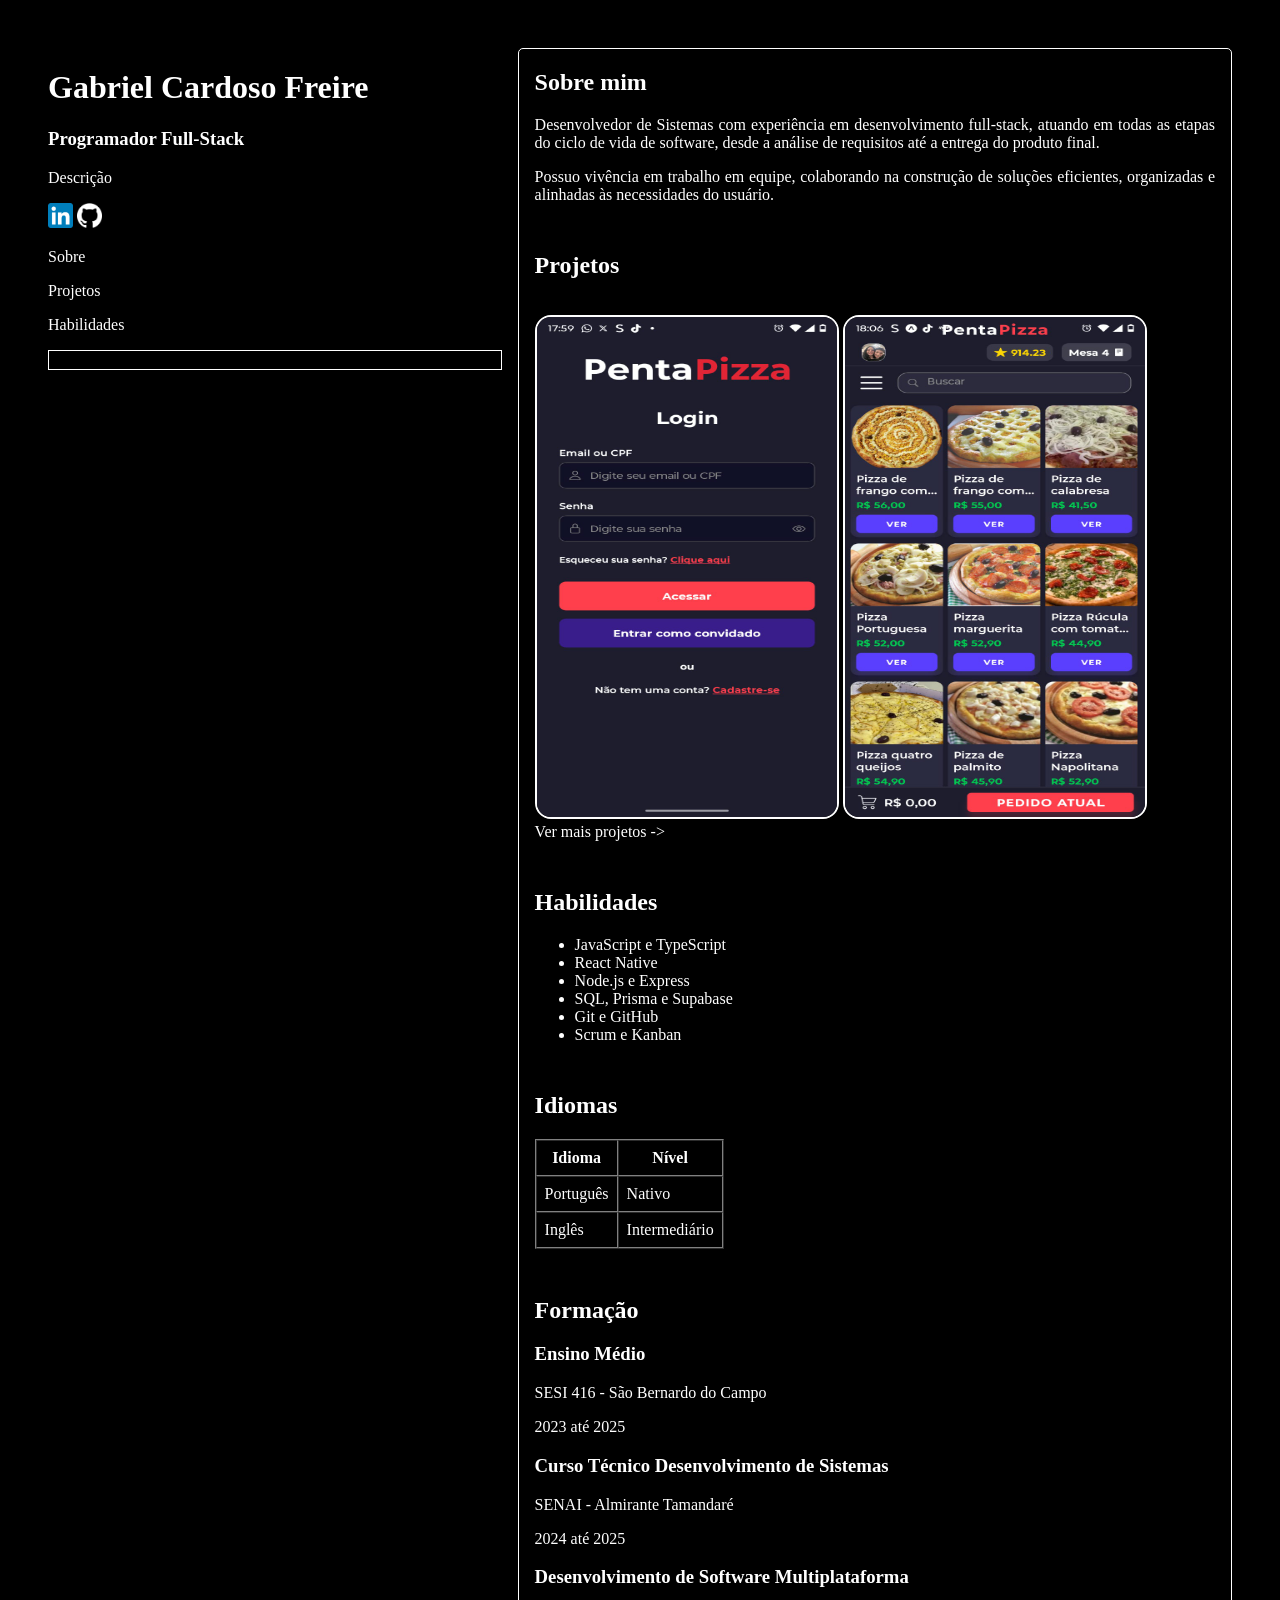
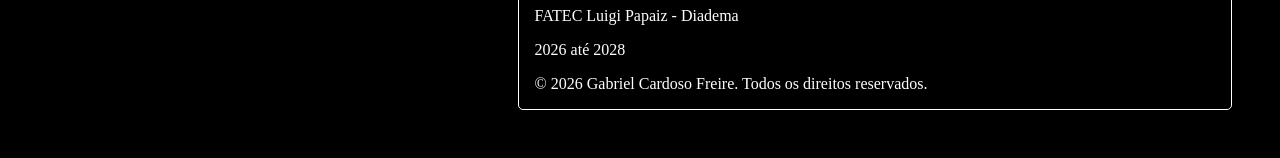
==== index.html @ b5b5a411 "Organizando diretórios do projeto" ====
<!DOCTYPE html>
<html lang="pt-br">

<head>
    <meta charset="UTF-8">
    <meta name="viewport" content="width=device-width, initial-scale=1.0">

    <link rel="stylesheet" href="css/styles.css">

    <title>Portfólio</title>
</head>

<body>
    <!-- Cabeçalho -->
    <header>
        <h1>Gabriel Cardoso Freire</h1>

        <h3>Programador Full-Stack</h3>

        <p>Descrição</p>

        <div class="social">
            <!-- Âncora externa: leva para o site do LinkedIn, mais especificamente, no meu perfil -->
            <a href="https://www.linkedin.com/in/gabriel-cardoso-freire-3029b639b/" target="_blank"
                rel="noopener noreferrer">
                <img src="img/LinkedIn_icon.svg.webp" alt="Logo do LinkedIn" height="25" width="25">
            </a>

            <a href="https://github.com/gabrielc-freire" target="_blank" rel="noopener noreferrer">
                <img src="img/github.webp" alt="Logo do GitHub" height="25" width="25">
            </a>
        </div>

        <nav>
            <ul>
                <!-- Âncora interna: leva para a seção "Sobre" desta página -->
                <li><a href="#sobre">Sobre</a></li>
                <!-- Âncora interna: leva para o artigo "Projetos" desta página -->
                <li><a href="#projetos">Projetos</a></li>
                <!-- Âncora interna: leva para o artigo "Habilidades" desta página -->
                <li><a href="#habilidades">Habilidades</a></li>
            </ul>

        </nav>

        <div class="certificacoes">
            <!-- Várias imagens de certificados de cursos e treinamentos realizados, com o objetivo de comprovar a
            experiência e habilidades do desenvolvedor. Essas imagens podem incluir certificados de conclusão de cursos
            online, treinamentos presenciais, etc. Estilo "conquista", colocar uma imagem com link para a página oficial
            da certificação. -->
            <a href="">
                <img src="" alt="">
            </a>

            <a href="">
                <img src="" alt="">
            </a>

            <a href="">
                <img src="" alt="">
            </a>
        </div>
    </header>

    <main>

        <!-- 
        A tag <section> foi escolhida para organizar uma parte específica
        do conteúdo da página, neste caso, as informações sobre mim.
        -->

        <section id="sobre">

            <h2>Sobre mim</h2>

            <p>
                Desenvolvedor de Sistemas com experiência em desenvolvimento
                full-stack, atuando em todas as etapas do ciclo de vida de
                software, desde a análise de requisitos até a entrega do
                produto final.
            </p>

            <p>
                Possuo vivência em trabalho em equipe, colaborando na construção
                de soluções eficientes, organizadas e alinhadas às necessidades
                do usuário.
            </p>

        </section>

        <!-- 
        A tag <article> foi escolhida para representar um conteúdo
        independente dentro do portfólio. Neste caso, o projeto PentaPizza
        pode ser apresentado como um conteúdo próprio.
        -->

        <article id="projetos">

            <h2>Projetos</h2>

            <img src="img/cadastro.jpg" alt="Tela do cadastro do aplicativo mobile: PentaPizza" width="300"
                height="500">
            <img src="img/cardapio.jpg" alt="Tela do cardápio do aplicativo mobile: PentaPizza" width="300"
                height="500">

            <br>
            
            <a href="projetos.html">Ver mais projetos -></a>

        </article>

        <section id="habilidades">

            <h2>Habilidades</h2>

            <!-- Lista com mais de 3 itens relacionados ao conteúdo -->
            <ul>
                <li>JavaScript e TypeScript</li>
                <li>React Native</li>
                <li>Node.js e Express</li>
                <li>SQL, Prisma e Supabase</li>
                <li>Git e GitHub</li>
                <li>Scrum e Kanban</li>
            </ul>

        </section>

        <section class="idiomas">

            <h2>Idiomas</h2>

            <table border="1" cellpadding="8" cellspacing="0">
                <thead>
                    <tr>
                        <th>Idioma</th>
                        <th>Nível</th>
                    </tr>
                </thead>

                <tbody>
                    <tr>
                        <td>Português</td>
                        <td>Nativo</td>
                    </tr>
                    <tr>
                        <td>Inglês</td>
                        <td>Intermediário</td>
                    </tr>
                </tbody>
            </table>

        </section>

        <section class="formacao">

            <h2>Formação</h2>

            <h3>Ensino Médio</h3>
            <p>SESI 416 - São Bernardo do Campo</p>
            <p>2023 até 2025</p>

            <h3>Curso Técnico Desenvolvimento de Sistemas</h3>
            <p>SENAI - Almirante Tamandaré</p>
            <p>2024 até 2025</p>

            <h3>Desenvolvimento de Software Multiplataforma</h3>
            <p>FATEC Luigi Papaiz - Diadema</p>
            <p>2026 até 2028</p>

        </section>

        <!-- Rodapé-->
        <footer>
            <p>
                © 2026 Gabriel Cardoso Freire. Todos os direitos reservados.
            </p>
        </footer>
    </main>
</body>

</html>
---- css/styles.css ----
body {
    background-color: rgb(0, 0, 0);
    /* font-family: 'Times New Roman', Times, serif; */
    color: white;
    display: flex;
    max-width: 80rem;
    margin: 0 auto;
    padding: 3rem;
}

header {
    width: 40%;
    position: sticky;
    top: 0;
    margin-right: 1rem;
}

a {
    color: white;
    text-decoration: none;
}

a:hover {
    color: yellow;
    cursor: pointer;
}

.social {
    margin: 1rem 0 1rem 0;
}

nav {
    margin: 1rem 0 1rem 0;
}

nav ul {
    display: flex;
    flex-direction: column;
    gap: 1rem;
    list-style: none;
    padding: 0;
    margin: 0;
}

.certificacoes {
    border: 1px solid white;
}

main {
    width: 60%;
    border: 1px solid white;
    padding-left: 1rem;
    padding-right: 1rem;
    border-radius: 5px;
}

/* #sobre {} */

#sobre p {
    margin-top: 1rem;
    text-align: justify;
}

#projetos {
    margin-top: 3rem;
}

#projetos img {
    margin-top: 1rem;
    border: 2px solid white;
    border-radius: 1rem;
}

#projetos a {
    margin: 1rem 0 1rem 0;
}

#habilidades {
    margin-top: 3rem;
}

.idiomas {
    margin-top: 3rem;
}

.formacao {
    margin-top: 3rem;
}

/* footer {} */
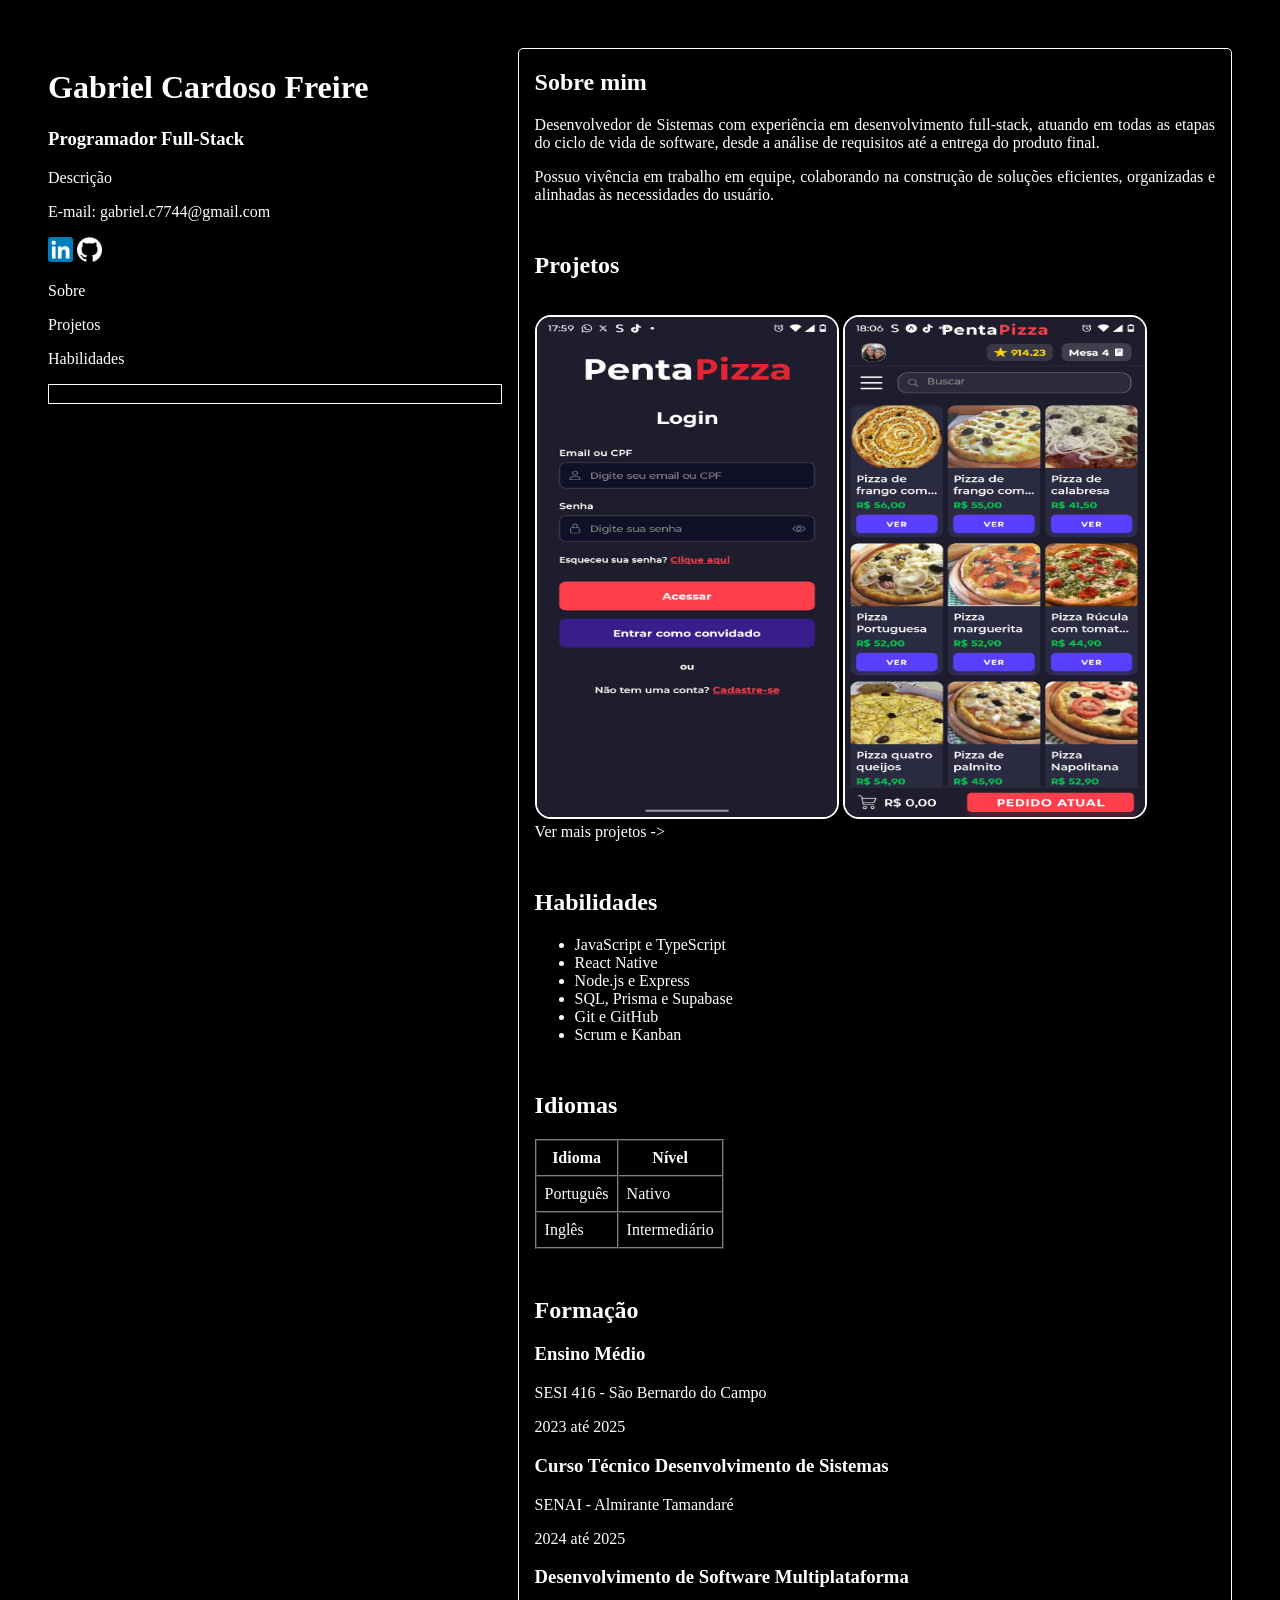
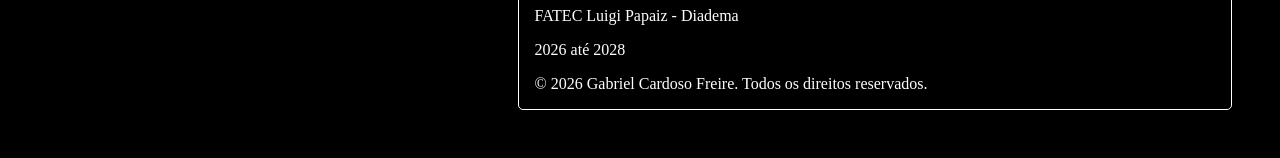
==== commit 1ea385ba: "Adicionando email ao portfólio" ====
--- a/index.html
+++ b/index.html
@@ -20,6 +20,9 @@
         <p>Descrição</p>
 
         <div class="social">
+
+            <p>E-mail: gabriel.c7744@gmail.com</p>
+
             <!-- Âncora externa: leva para o site do LinkedIn, mais especificamente, no meu perfil -->
             <a href="https://www.linkedin.com/in/gabriel-cardoso-freire-3029b639b/" target="_blank"
                 rel="noopener noreferrer">
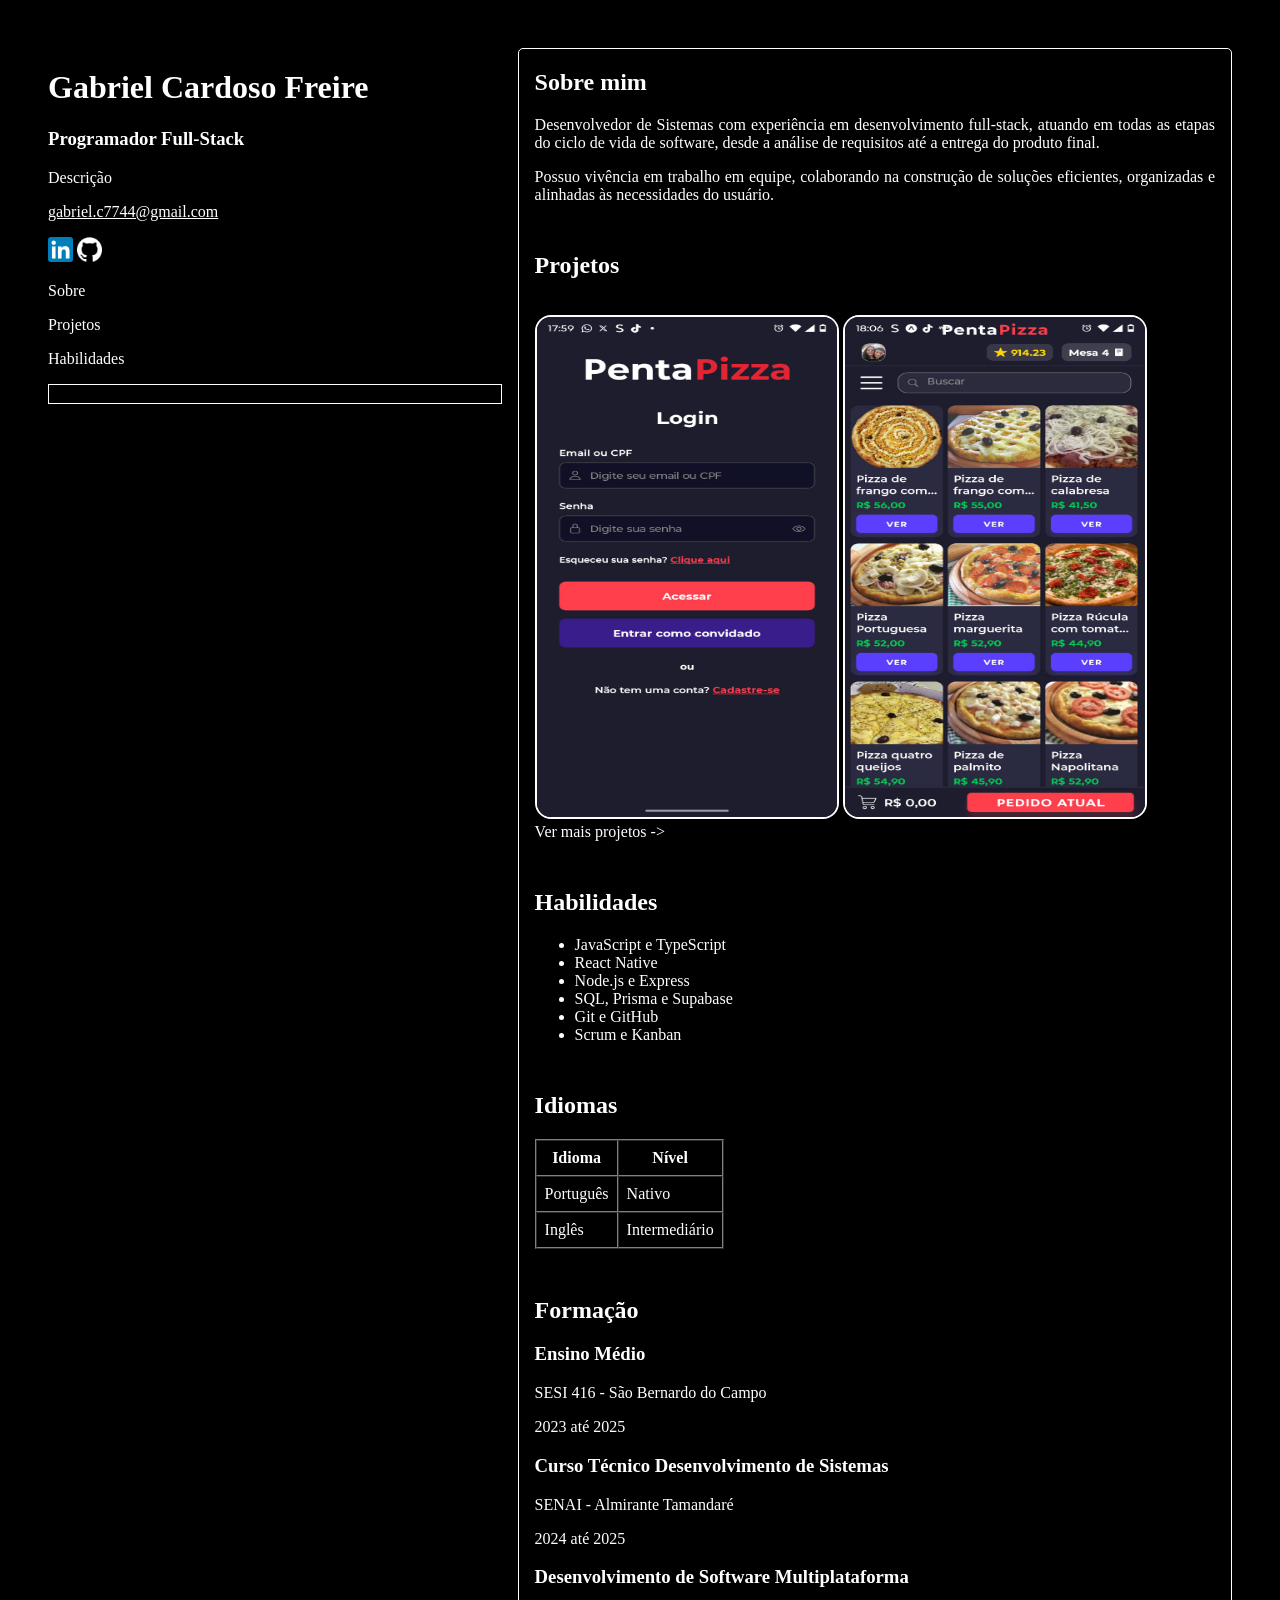
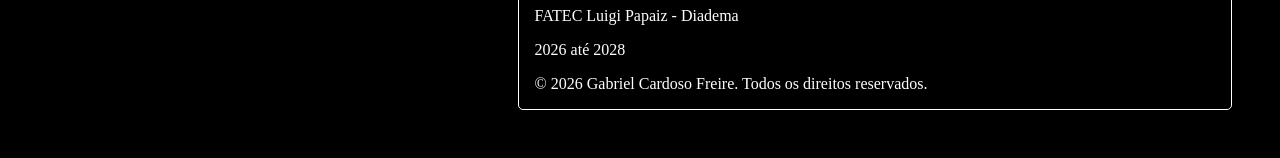
==== commit 1336c3df: "Corrigindo e personalizando email" ====
--- a/index.html
+++ b/index.html
@@ -21,7 +21,7 @@
 
         <div class="social">
 
-            <p>E-mail: gabriel.c7744@gmail.com</p>
+            <p>gabriel.c7744@gmail.com</p>
 
             <!-- Âncora externa: leva para o site do LinkedIn, mais especificamente, no meu perfil -->
             <a href="https://www.linkedin.com/in/gabriel-cardoso-freire-3029b639b/" target="_blank"
--- a/css/styles.css
+++ b/css/styles.css
@@ -27,6 +27,10 @@
 
 .social {
     margin: 1rem 0 1rem 0;
+}
+
+.social p {
+    text-decoration: underline;   
 }
 
 nav {
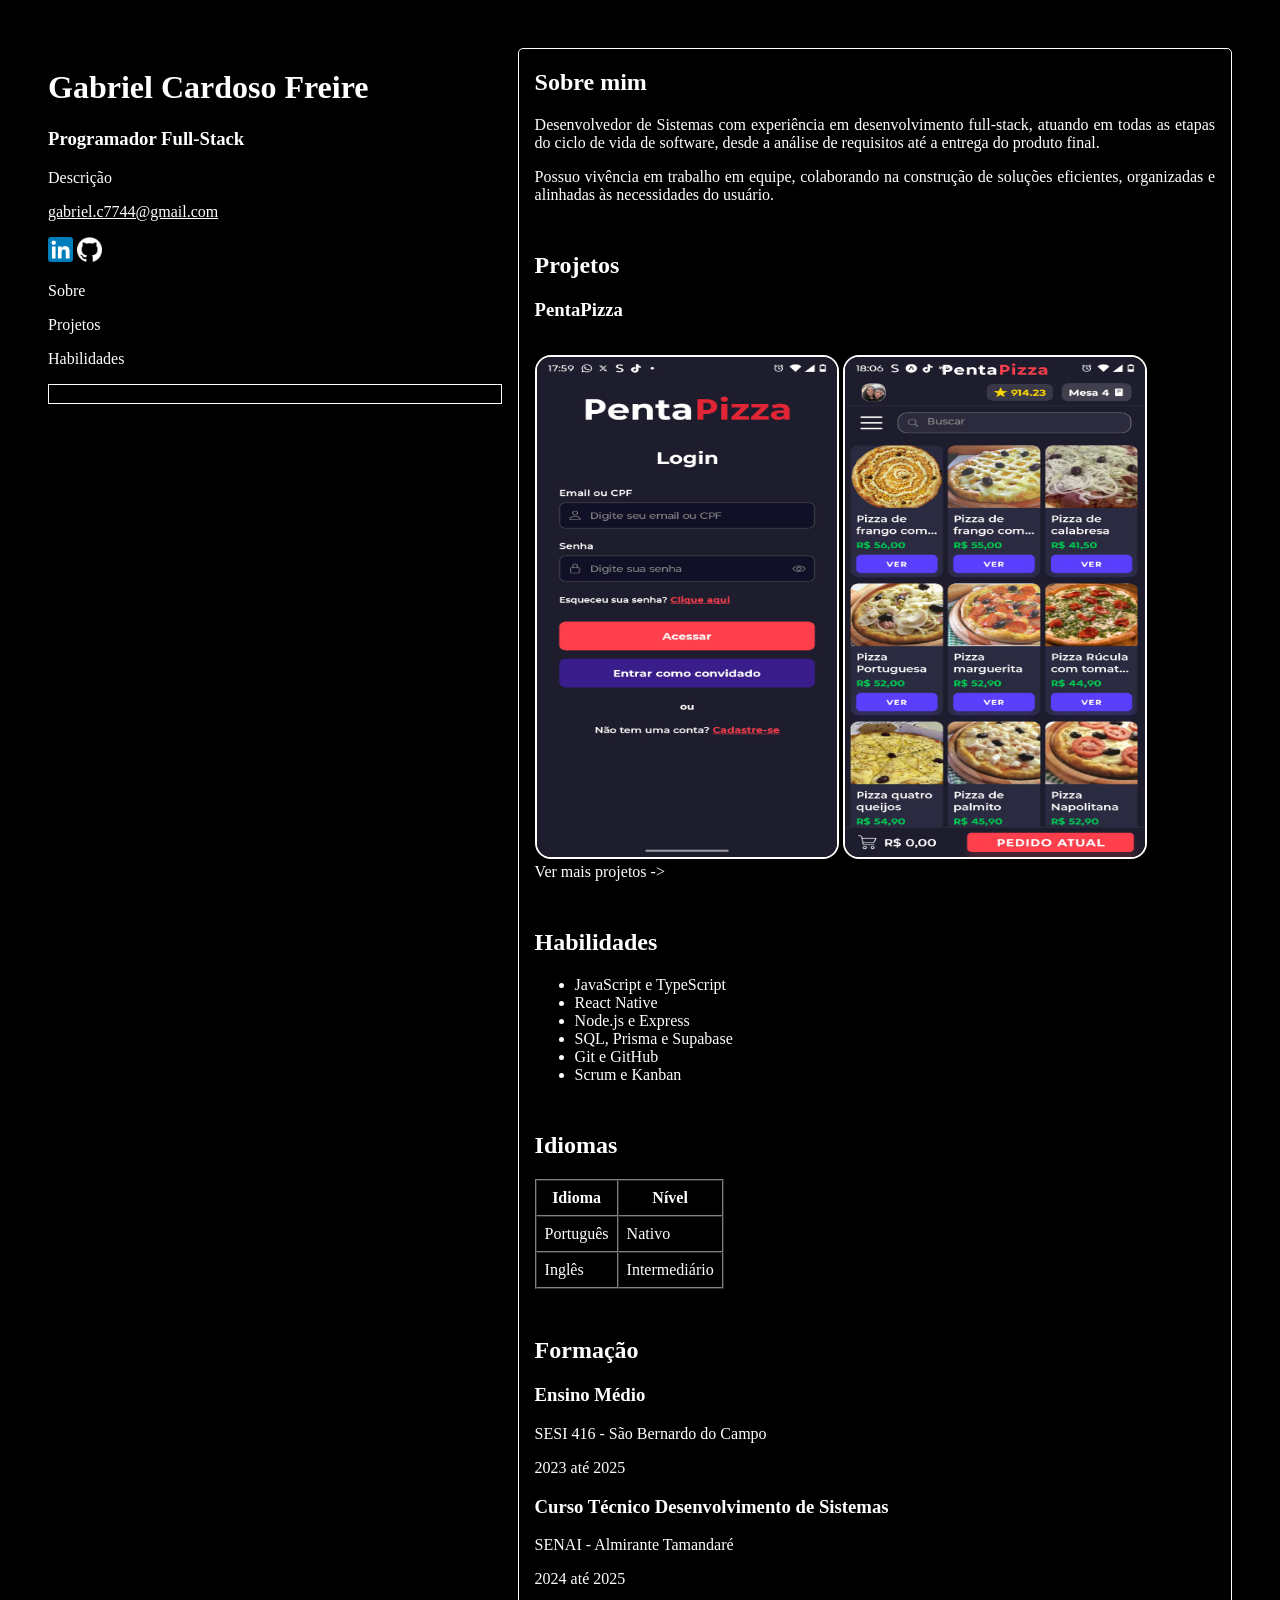
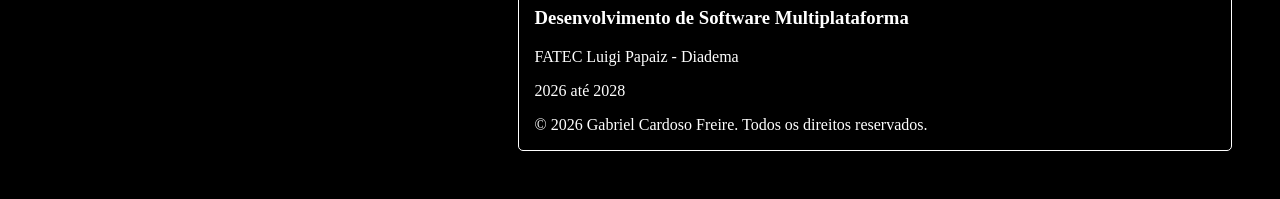
==== commit ebde1605: "Adicionando título ao projeto" ====
--- a/index.html
+++ b/index.html
@@ -20,10 +20,8 @@
         <p>Descrição</p>
 
         <div class="social">
-
             <p>gabriel.c7744@gmail.com</p>
 
-            <!-- Âncora externa: leva para o site do LinkedIn, mais especificamente, no meu perfil -->
             <a href="https://www.linkedin.com/in/gabriel-cardoso-freire-3029b639b/" target="_blank"
                 rel="noopener noreferrer">
                 <img src="img/LinkedIn_icon.svg.webp" alt="Logo do LinkedIn" height="25" width="25">
@@ -101,13 +99,15 @@
 
             <h2>Projetos</h2>
 
+            <h3>PentaPizza</h3>
+
             <img src="img/cadastro.jpg" alt="Tela do cadastro do aplicativo mobile: PentaPizza" width="300"
                 height="500">
             <img src="img/cardapio.jpg" alt="Tela do cardápio do aplicativo mobile: PentaPizza" width="300"
                 height="500">
 
             <br>
-            
+
             <a href="projetos.html">Ver mais projetos -></a>
 
         </article>
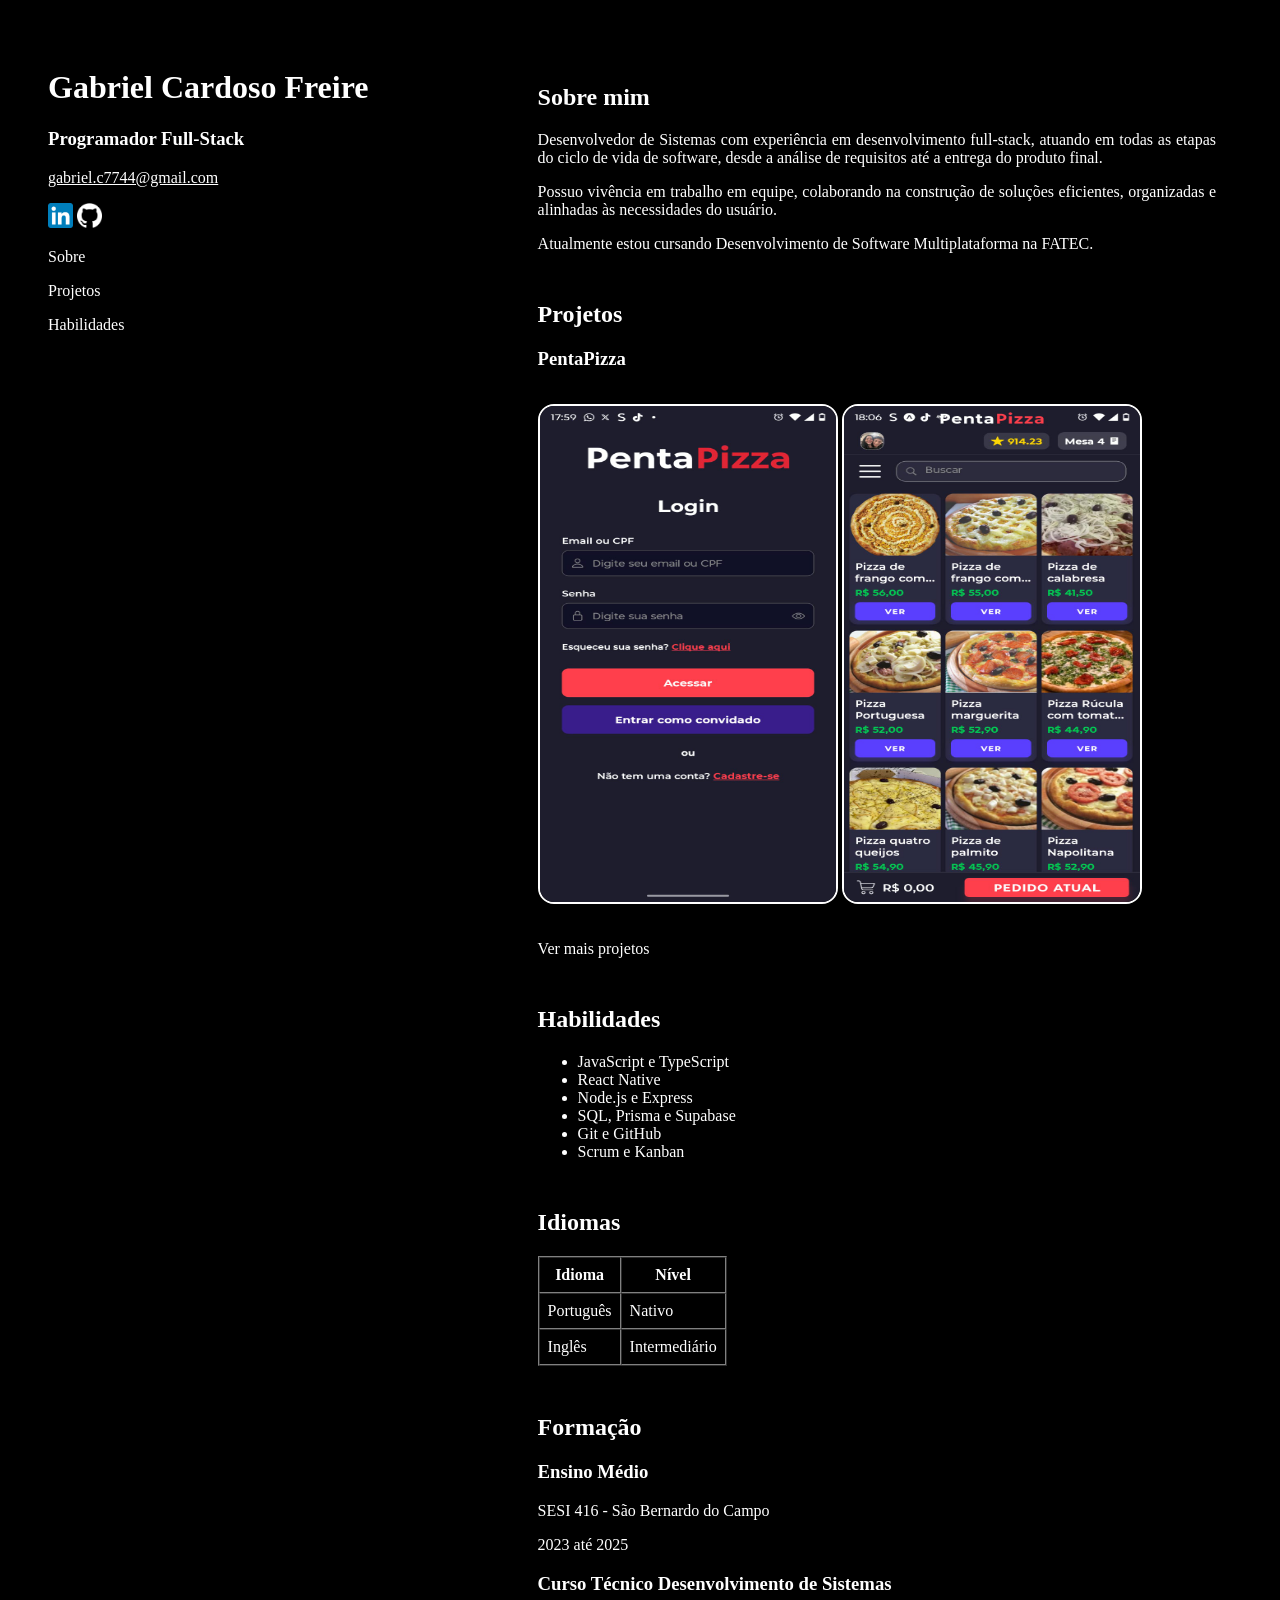
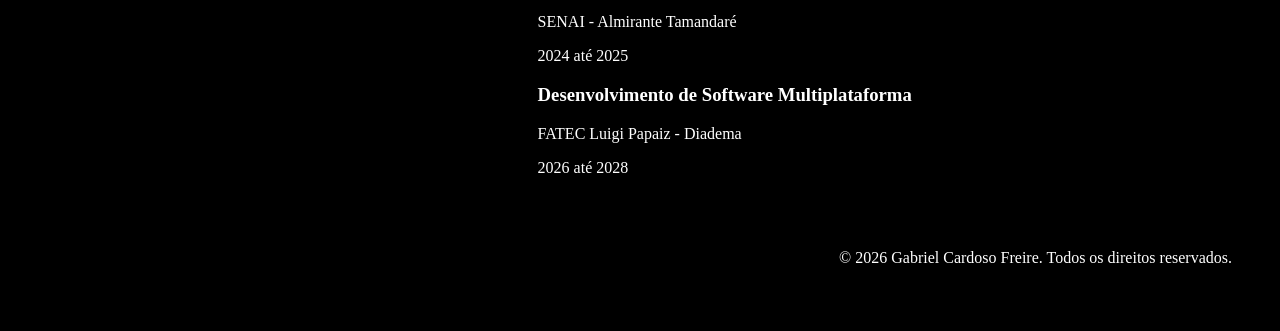
==== commit 62deec9b: "fix: correções estilo" ====
--- a/index.html
+++ b/index.html
@@ -16,8 +16,6 @@
         <h1>Gabriel Cardoso Freire</h1>
 
         <h3>Programador Full-Stack</h3>
-
-        <p>Descrição</p>
 
         <div class="social">
             <p>gabriel.c7744@gmail.com</p>
@@ -44,11 +42,11 @@
 
         </nav>
 
-        <div class="certificacoes">
-            <!-- Várias imagens de certificados de cursos e treinamentos realizados, com o objetivo de comprovar a
+        <!-- <div class="certificacoes">
+            Várias imagens de certificados de cursos e treinamentos realizados, com o objetivo de comprovar a
             experiência e habilidades do desenvolvedor. Essas imagens podem incluir certificados de conclusão de cursos
             online, treinamentos presenciais, etc. Estilo "conquista", colocar uma imagem com link para a página oficial
-            da certificação. -->
+            da certificação. 
             <a href="">
                 <img src="" alt="">
             </a>
@@ -60,7 +58,7 @@
             <a href="">
                 <img src="" alt="">
             </a>
-        </div>
+        </div> -->
     </header>
 
     <main>
@@ -87,6 +85,8 @@
                 do usuário.
             </p>
 
+            <p>Atualmente estou cursando Desenvolvimento de Software Multiplataforma na FATEC.</p>
+
         </section>
 
         <!-- 
@@ -108,7 +108,7 @@
 
             <br>
 
-            <a href="projetos.html">Ver mais projetos -></a>
+            <a href="pages/projetos.html">Ver mais projetos</a>
 
         </article>
 
@@ -171,14 +171,14 @@
             <p>2026 até 2028</p>
 
         </section>
+    </main>
 
-        <!-- Rodapé-->
-        <footer>
-            <p>
-                © 2026 Gabriel Cardoso Freire. Todos os direitos reservados.
-            </p>
-        </footer>
-    </main>
+    <!-- Rodapé-->
+    <footer>
+        <p>
+            © 2026 Gabriel Cardoso Freire. Todos os direitos reservados.
+        </p>
+    </footer>
 </body>
 
 </html>
--- a/css/styles.css
+++ b/css/styles.css
@@ -1,8 +1,12 @@
+* {
+    box-sizing: border-box;
+}
+
 body {
-    background-color: rgb(0, 0, 0);
-    /* font-family: 'Times New Roman', Times, serif; */
+    background-color: black;
     color: white;
     display: flex;
+    flex-wrap: wrap;
     max-width: 80rem;
     margin: 0 auto;
     padding: 3rem;
@@ -11,8 +15,8 @@
 header {
     width: 40%;
     position: sticky;
-    top: 0;
-    margin-right: 1rem;
+    top: 3rem;
+    align-self: flex-start;
 }
 
 a {
@@ -30,7 +34,7 @@
 }
 
 .social p {
-    text-decoration: underline;   
+    text-decoration: underline;
 }
 
 nav {
@@ -48,14 +52,14 @@
 
 .certificacoes {
     border: 1px solid white;
+    border-radius: 5px;
 }
 
 main {
     width: 60%;
-    border: 1px solid white;
-    padding-left: 1rem;
-    padding-right: 1rem;
-    border-radius: 5px;
+    /* border: 1px solid white; */
+    padding: 1rem;
+    /* border-radius: 5px; */
 }
 
 /* #sobre {} */
@@ -71,12 +75,9 @@
 
 #projetos img {
     margin-top: 1rem;
+    margin-bottom: 2rem;
     border: 2px solid white;
     border-radius: 1rem;
-}
-
-#projetos a {
-    margin: 1rem 0 1rem 0;
 }
 
 #habilidades {
@@ -91,4 +92,8 @@
     margin-top: 3rem;
 }
 
-/* footer {} */+footer {
+    margin-top: 1.5rem;
+    width: 100%;
+    text-align: right;
+}
